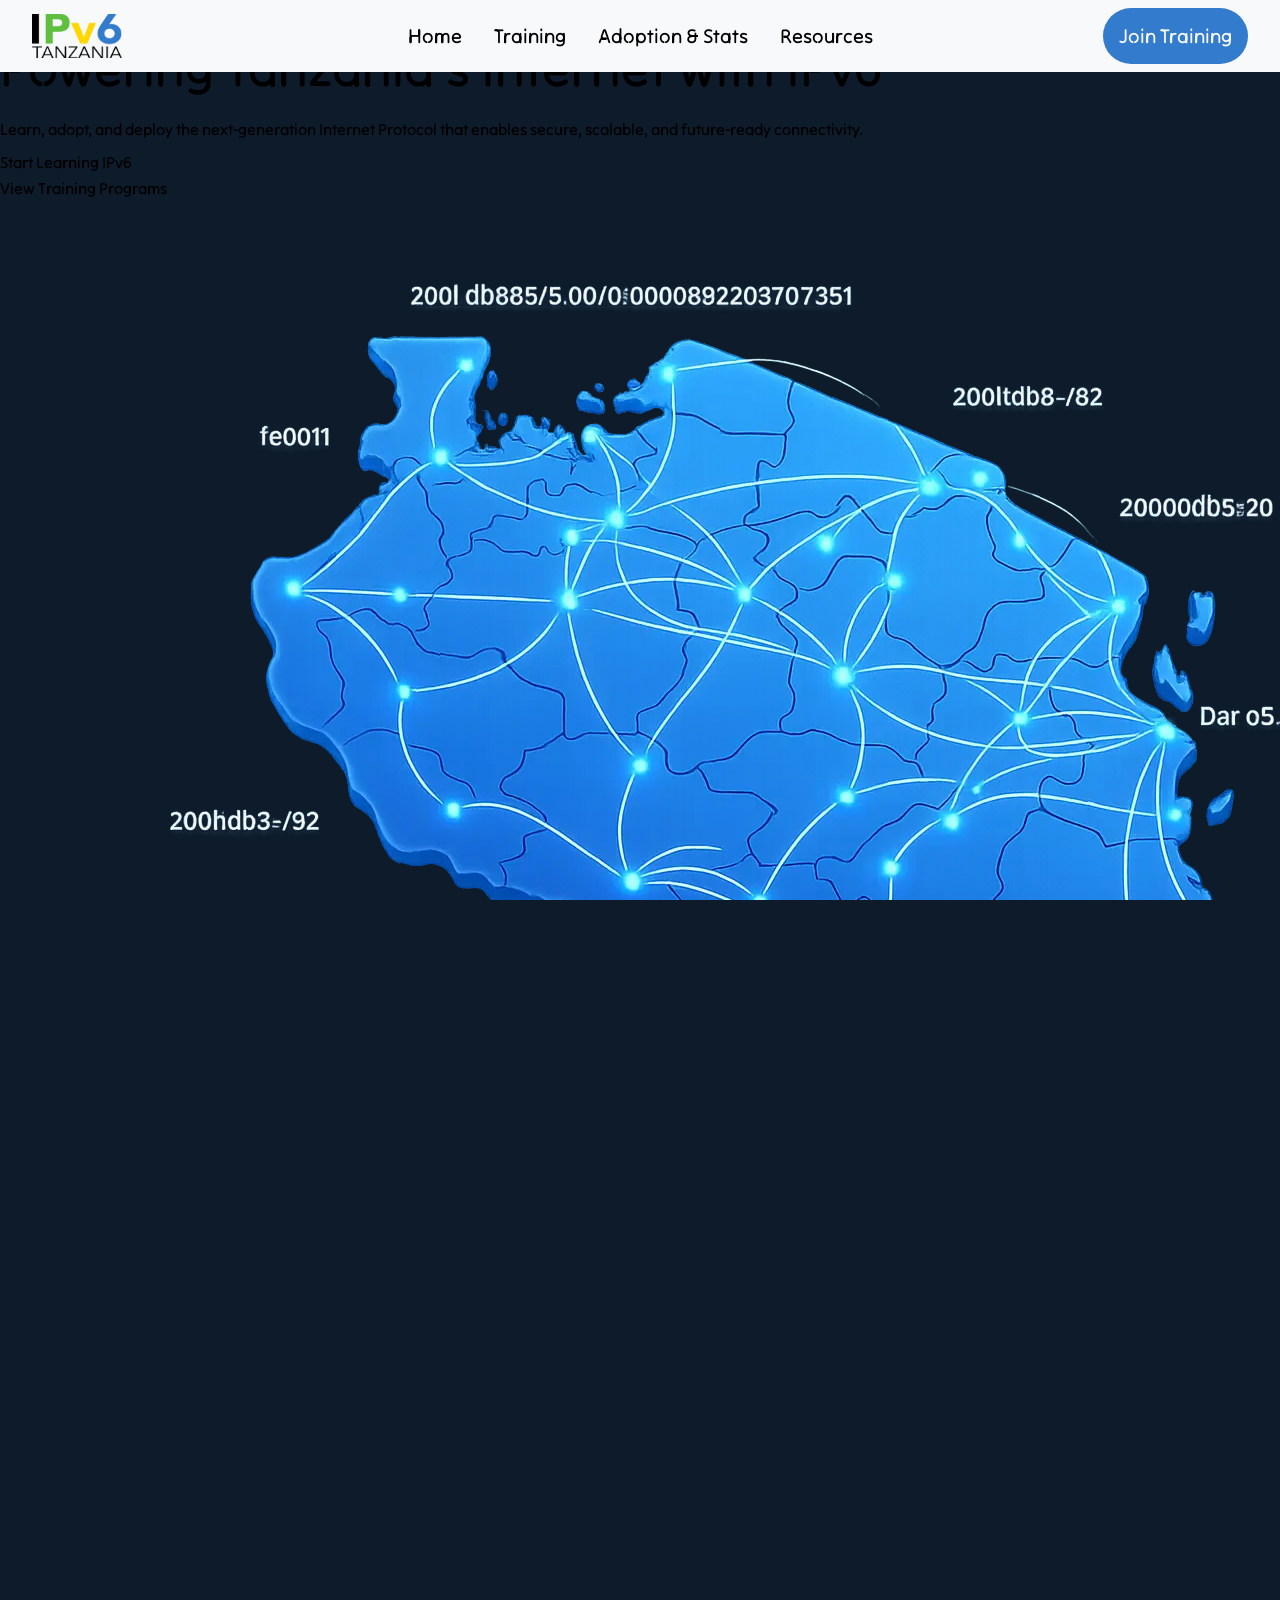
==== resources/index.html @ cad61134 "feat: Implement responsive navbar and footer components - Added navbar component with mobile toggle " ====
<!DOCTYPE html>
<html lang="en">

<head>
  <meta charset="UTF-8">
  <meta name="viewport" content="width=device-width, initial-scale=1.0">
  <meta name="description"    content="IPv6 Resources and Information">
  <title>IPv6 Resources</title>

  <link rel="preconnect" href="https://fonts.googleapis.com">
  <link rel="preconnect" href="https://fonts.gstatic.com" crossorigin>
  <link href="https://fonts.googleapis.com/css2?family=Tilt+Neon&display=swap" rel="stylesheet">
  <link rel="stylesheet" href="https://cdnjs.cloudflare.com/ajax/libs/font-awesome/6.5.0/css/all.min.css" />
  <!-- favicons for all  platforms -->
  <link rel="icon" type="image/png" href="public/favicon/favicon-96x96.png" sizes="96x96" />
  <link rel="icon" type="image/svg+xml" href="public/favicon/favicon.svg" />
  <link rel="shortcut icon" href="public/favicon/favicon.ico" />
  <link rel="apple-touch-icon" sizes="180x180" href="public/favicon/apple-touch-icon.png" />
  <meta name="apple-mobile-web-app-title" content="MyWebSite" />
  <link rel="manifest" href="/favicon/site.webmanifest" />

  <link rel="stylesheet" href="/src/css/base.css">
  <link rel="stylesheet" href="/src/css/navbar.css">
  <link rel="stylesheet" href="/src/css/footer.css">
  <link rel="stylesheet" href="/src/css/subhero.css">

</head>

<body>
  <div id="navbar-container"></div>
  <main>
    <section class="sub-hero-section fade-in-hero" style="animation-delay:0.5s;">
      <div class="container">
        <div class="sub-hero-grid">

          <!-- Left Side: Text -->
          <div class="sub-hero-text">
            <h2> <span class="highlight"> Innovative Software Services for a Digital Africa </span> </h2>
            <p>
              Subcode Africa delivers end-to-end technology services and tailored digital
              solutions that empower businesses across Africa. We combine innovation,
              reliability, and technical excellence to drive digital transformation.
            </p>

            <div class="action-buttons">
              <a href="#contact" class="btn btn-white">Let's Talk</a>
              <a href="#projects" class="btn btn-gold">View Projects</a>
            </div>
          </div>

          <!-- Right Side: Just The Image -->
          <div class="sub-hero-image">
            <!-- Put your Brain/Ring graphic here -->
            <img src="/src/assets/tech/hero2.svg" alt="Digital Innovation">
          </div>

        </div>
      </div>
    </section>

    <!-- contact us card  -->
     
   


  </main>
  <div id="footer-container"></div>
  <script type="module" src="/src/main.js"></script>

</body>

</html>
---- src/css/base.css ----
@import url('https://fonts.googleapis.com/css2?family=Inter:wght@400;500;600;700&display=swap');

:root {
  --primary-color: #0D1B2A;
  --primary:#337BCC33;

  --secondary-color:#337BCC;
  --accent:#FFD700;
  --accent-100:#5EBF40;
  --text-color:#F8F9FA;
  --bg-color:#0D1B2A;
  
  --border: #e2e8f0;
  --shadow-sm: 0 1px 2px rgba(0, 0, 0, 0.05);
  --shadow-md: 0 4px 6px rgba(0, 0, 0, 0.1);
  --shadow-lg: 0 10px 25px rgba(0, 0, 0, 0.1);
  --transition: all 0.3s ease;
  --font-sans: 'neon';
  --font-mono: 'Monaco', 'Courier New', monospace;
  --radius: 8px;
  --h1-large:60px;
  --h1:52px;
  --h1-small:42px;
  --h2:32px;
  --h2-small:28px;
  --h3:24px;
  --h3-small:20px;
  --p1:20px;
  --p1-small:18px;
  --p2:16px;
  --p3:14px;
  --p4:12px;



}

  /* Fade-in animation for hero */
  .fade-in-hero {
    opacity: 0;
    animation: fadeInHero 1.2s ease-out forwards;
  }

  @keyframes fadeInHero {
    from {
      opacity: 0;
    }
    to {
      opacity: 1;
    }
  }

  /* Slide-up and fade-in for components */
  .slide-up-fade-in {
    opacity: 0;
    transform: translateY(40px);
    animation: slideUpFadeIn 1s cubic-bezier(0.23, 1, 0.32, 1) forwards;
  }

  /* Animation delays for lazy loading effect */
  .navbar.slide-up-fade-in {
    animation-delay: 0s; /* Navbar appears instantly */
  }
  .fade-in-hero {
    animation-delay: 0.5s; /* Hero animates after navbar */
  }
  .footer.slide-up-fade-in {
    animation-delay: 1.5s; /* Footer animates last */
  }
  /* Staggered delays for main content components only (not navbar/footer) */
  .main-content .slide-up-fade-in,
  .main-content .card.slide-up-fade-in,
  .main-content .service-card.slide-up-fade-in {
    animation-delay: 1s; /* Main content animates after hero */
  }
  /* Add more selectors and delays as needed for other main content components */

  @keyframes slideUpFadeIn {
    from {
      opacity: 0;
      transform: translateY(40px);
    }
    to {
      opacity: 1;
      transform: translateY(0);
    }
  }

* {
  margin: 0;
  padding: 0;
  box-sizing: border-box;
  /* WebKit alias for font smoothing */
  -webkit-font-smoothing: antialiased;
}

html, body {
  height: 100%;
  font-family: "Tilt Neon", sans-serif;
  width: 100%;
  line-height: 1.6;
  color: var(--text);
  background-color: var(--primary-color);
  overflow-x: hidden;
  
}

body {
  display: flex;
  flex-direction: column;
  transform-origin: top center;
}


h1, h2, h3, h4, h5, h6 {
  font-weight: 600;
  margin-bottom: 0.5rem;
}

h1 { font-size: var(--h1); }
h2 { font-size: var(--h2); }
h3 { font-size: var(--h2-small); }

p {
  margin-bottom: 0.5rem;
  color: var(--gray-700);
  font-size: var(--p2);
}

a {
  color: var(--text-primary);
  text-decoration: none;
  transition: color 0.3s ease;
}
li {
  list-style: none;
}


button {
  cursor: pointer;
  border: none;
  border-radius: 4px;
  font-size: 1rem;
  padding: 0.75rem 1.5rem;
  transition: all 0.3s ease;
  font-family: inherit;
}

button:hover {
  transform: translateY(-2px);
  box-shadow: 0 4px 8px rgba(0, 0, 0, 0.15);
}

button:active {
  transform: translateY(0);
}

.btn {
  display: inline-block;
  padding: 0.75rem 1.5rem;
  border-radius: 4px;
  font-weight: 500;
  transition: all 0.3s ease;
}

.btn-primary {
  background-color: var(--primary-color);
  color: var(--white);
}

.btn-primary:hover {
  background-color: #0056b3;
}

.btn-secondary {
  background-color: var(--secondary-color);
  color: var(--white);
}

.btn-secondary:hover {
  background-color: #5a6268;
}
@media (min-width: 1920px) {
  body {
    zoom: 1.35;
    width: 100%;
  }
}

@media (min-width: 2560px) {
  body {
    zoom: 1.9;
    width: 100%;
  }
}

@media (min-width: 2865px) {
  body {
    zoom: 2;
    width: 100%;
  }
}

@media (min-width: 3700px) {
  body {
    zoom: 2.5;
    width: 100%;
  }
}

@media (max-width: 1024px) {
  body {
    zoom: 0.98;
    width: 100%;
    margin: auto;
    padding: 0;
  }
}
---- src/css/navbar.css ----
/* navbar.css - Navbar specific styles
   Clean, responsive navbar with centered mobile menu and accent border */

.navbar {
  background-color: var(--text-color);
  position: fixed;
  top: 0;
  left: 0;
  right: 0;
  z-index: 100;

}

.navbar-container {
  max-width: 1440px;
  margin: 0 auto;
  padding: 0 3rem;
  display: flex;
  justify-content: space-between;
  align-items: center;
  height: 8vh;
  position: relative;

}

.navbar-logo {
  position: absolute;
  left: 2rem;

  height: auto;
  margin: 0;
  flex-shrink: 0;
}

.navbar-logo img {
  display: block;
  height: auto;
    width: 100%;
  max-width: 100px;
}

.navbar-nav {
  display: flex;
  list-style: none;
  gap: 2rem;
  align-items: center;
  justify-content: center;
  flex: 1;
  margin: 0;
  padding: 0;
}
.navbar-nav li a{
   font-size: var(--p1);
  margin: 0;
}

.navbar-link {
  color: var(--text);
  text-decoration: none;
  font-weight: 500;
  transition: var(--transition);
  position: relative;
}

.navbar-link:hover {
  color: var(--primary-color);
}

.navbar-link.active {
  color: var(--primary-color);
}

.navbar-link.active::after {
  content: '';
  position: absolute;
  bottom: -8px;
  left: 0;
  width: 100%;
  height: 2px;
  background-color: var(--primary-color);
}

.navbar-btn-desktop {
  position: absolute;
  right: 2rem;
}

.navbar-btn {
  background-color: var(--secondary-color);
  color: var(--text-color);
  border: none;
  border-radius: 30px;
  cursor: pointer;
  font-weight: 400;
  font-size: var(--p1);
  transition: var(--transition);
  padding: 0.75rem 1rem;
  text-decoration: none;
  display: inline-block;
  white-space: nowrap;
}

.navbar-btn:hover {
  transform: translateY(-2px);
  box-shadow: 0 4px 8px rgba(0, 0, 0, 0.15);
}

.navbar-toggle {
  display: none;
  background: var(--primary-color);
  border: none;
  padding: 0.25rem;
  cursor: pointer;
  position: absolute;
  right: 1rem;
  z-index: 10;
}

.navbar-toggle img {
  width: 36px;
  height: 32px;
  display: block;
}

/* Mobile menu - centered and narrower than viewport */
.navbar-mobile-menu {
  display: none;
  position: absolute;
  top: calc(70px + 8px);
  left: 50%;
  transform: translateX(-50%);
  background: var(--text);
  padding: 0.75rem;

  /* RESPONSIVE WIDTH FIX */
  width: 90vw;               /* Take 90% of screen on phones/tablets */
  max-width: 420px;          /* But don’t exceed 420px on bigger screens */
  min-width: 280px;          /* Ensure good layout on very small phones */

  border-radius: 10px;
  box-shadow: 0 8px 20px rgba(32, 41, 52, 0.08);
}


.navbar-mobile-menu[data-visible="true"] {
  display: block;
}

.navbar-mobile-nav {
  list-style: none;
  padding: 0;
  margin: 0;
  display: flex;
  flex-direction: column;
  gap: 0.5rem;
}

.navbar-mobile-nav li {
  padding: 0.5rem 0;
}

.navbar-mobile-nav .navbar-link {
  color: var(--text);
  display: block;
  width: 100%;
}

.navbar-mobile-nav .navbar-btn {
  display: block;
  width: 50%;
  text-align: center;
  margin-top: 0.5rem;
}

/* Responsive behavior */
@media (max-width: 800px) {
  .navbar-container {
    padding: 12px 1rem;
  }

  .navbar-logo {
    left: 1rem;
  }

  .navbar-logo img {
    height: auto;
    width: 100%;
    max-width: 90px;
  }

  .navbar-nav {
    display: none;
  }

  .navbar-btn-desktop {
    display: inline-block;
    position: absolute;
    right: 4.5rem;
    font-size: 0.9rem;
    padding: 0.6rem 0.9rem;
  }

  .navbar-mobile-menu .navbar-link:hover {
    color: var(--primary);
  }

  .navbar-toggle {
    display: block;
  }
}
---- src/css/footer.css ----
/* =========================================
   1. BASE & VARIABLES
   ========================================= */
@import url('https://fonts.googleapis.com/css2?family=Poppins:wght@300;400;600&display=swap');

/* =========================================
   2. UNIFIED LAYOUT (All Screen Sizes)
   ========================================= */

.footer {
    background-color: var(--secondary-color);
    color: var(--text-color);
    padding: 50px 20px 20px;
    height: auto;
    width: 100%;
}

.footer-container {
    max-width: 1440px;
    margin: 0 auto;
    padding: 0 2rem;  
}

/* --- Main Layout Wrapper --- */
.footer-content {
    display: flex;
    flex-direction: row;
    gap: 40px;
    align-items: center;
    justify-content: space-between;
}

/* --- COLUMN 1: LEFT (Brand & Map) --- */
.brand-section {
    width: 30%;
    position: relative;
}

.footer-logo img {
    width: auto;
    max-width: 100%;
    height: auto;
    display: block;
    margin-bottom: 20px;
}


/* --- INFO WRAPPER (Holds Middle & Right) --- */
.info-section {
    width: 100%;
    display: grid;
    grid-template-columns: 1fr 0.6fr;
    gap: 10px;
}

.links{
    display: grid;
    grid-template-columns: 1fr 1fr;
}
/* --- COLUMN 2: MIDDLE (Quick Links) --- */

.info-header{
    display: flex;
    padding-left: 3rem;
    width: 100%;
    justify-content: start;
}
.info-header h3 {
    font-size: 18px;
    font-weight: 600;
}
.links-header h3, .contact-header h3 {
    font-size: 18px;
    font-weight: 600;
    margin-bottom: 15px;
}
.industry-row,.contact-row {
    display: flex;
flex-direction: column;
align-items: flex-start;
padding-left: 4rem;
}
.industry-row ul {
    display: flex;
    flex-direction: column;
    margin-bottom: 0;
    gap: 10px;
}
.industry-row a:hover {
    border-bottom: 2px solid var(--accent);
    text-decoration-color: var(--accent);
    opacity: 1;

}

.nav-row {
    display: flex;
    flex-direction: column;
    align-items: center;

}

.nav-links {
    list-style: none;
    display: flex;
    flex-direction: column;
    gap: 10px;
    padding: 0;
    margin: 0;
    margin-bottom: 20px;

}


.nav-links li {
    margin-bottom: 0;
}
.brand-description{
    margin-top: 0;
    font-size: var(--p2);
}
.nav-links a , .industry-row a {
    text-decoration: none;
    font-size: var(--p2);
    opacity: 0.8;
}

.nav-links a:hover {
    border-bottom: 2px solid var(--accent);
    opacity: 1;
    text-decoration-color: var(--accent);
}
.contact-row .fas{
    margin-right: 10px;
}
.social-icons {
    margin-top: 0;
    display: flex;
    gap: 15px;
    padding: 10px 0;
}
 .mobile{
    display: none;  
}

.social-icons a {
    display: inline-block;
    transition: transform 0.3s ease;
    cursor: pointer;
}
.social-icons a:hover {
    transform: translateY(-3px);
}
.social-icons a img {
    width: 20px;
    height: 20px;
    filter: brightness(0) invert(1);
}

/* --- COLUMN 3: RIGHT (Contact Boxes) --- */
.contact-boxes {
    display: flex;
    flex-direction: column;
    align-items: flex-end;
    gap: 10px;
}

.info-box-container{
    display: flex;
    flex-direction: column;
    justify-content: end;
    gap: 10px;
    width: 90%;
}
.info-box {
    flex: 1;
    border: 1px solid var(--border);
    border-radius: 16px;
    padding: 10px;
    display: flex;
    flex-direction: row;
    justify-content: space-between;
    text-align: left;
    background: transparent;
}

.text-content h4 {
    font-size: var(--p2);
    font-weight: 600;
    margin: 0 0 4px;
}

.text-content .highlight {
    font-size: var(--p2);
    opacity: 0.8;
    display: block;
    line-height: 1;
}

.text-content .sub-text {
    font-size: var(--p2);
    opacity: 0.8;
    display: block;
}


.icon-circle {
    width: 45px;
    height: 45px;
    background: #fff;
    border-radius: 50%;
    display: flex;
    justify-content: center;
    align-items: center;
    margin-left: 15px;
    flex-shrink: 0;
}

.icon-circle img {
    width: 20px;
    height: 20px;
   filter: invert(38%) sepia(21%) saturate(742%) hue-rotate(98deg) brightness(89%) contrast(86%);

}

/* --- Copyright --- */
.copyright {
    margin-top: 30px;
    padding-top: 15px;
    border-top: 1px solid rgba(255,255,255,0.1);
    text-align: center;
}

.copyright p {
    font-size: var(--p2);
    opacity: 0.6;
}

/* =========================================
   3. RESPONSIVE ADJUSTMENTS (Small Screens)
   ========================================= */
@media (max-width: 768px) {
    .footer {
        padding: 30px 15px 20px;
    }
    .footer-container {
        padding: 0;
    }
    .info-box {
        padding: 0;
    }
    
    .footer-content {
        flex-direction: column;
        gap: 0;
    }
    .social-icons{
        display: none;
    }
    
    .quick-links-header h3{
        text-align: center;

    }
    
    .info-section {
        width: 100%;
        display: flex;
        gap: 30px;
    }
    .info-section .links{
        gap:20px ;
    }
    
     /* Adjustments for Brand & Map */
    .info-box{
        border: none;
    }
    .info-box-container{
        width: 100%;
        gap: 0;
    }
 
    .brand-section{
        display: flex;
        flex-direction: column;
        width: 100%;

    }
    .map-container{
        display: none;
    }
    
    .nav-links {
        flex-wrap: wrap;
        gap: 10px;
    }
    .industry-row{
        padding: 0;

    }

    .nav-links a,.industry-row a{
        font-size: var(--p3);
    }
    
    .links-header h3,.info-header h3{
        font-size: var(--p3);
    }
    .info-header{
        padding: 0;
        
    }

    .nav-row {
        flex-direction: column;
        gap: 0;
    }
    
    .contact-boxes {
        flex-direction: column;
        width: 45%;
    }
    
    .icon-circle {
       display: none;
    }
    .text-content h4 {
        font-size: var(--p3);
    }
    .text-content.sub-text{
        font-size: var(--p3);
    }
    .text-content .sub-text{
        font-size: var(--p3);
    }
  
    .text-content .highlight{
        font-size: var(--p3);
    }
    .social-icons.mobile {
        display: flex;
        justify-content: center;
    }
       
        .footer-logo img {
            width: 100px;
           height: auto;
            object-fit: contain;
          }
          .brand-description p{
        padding-bottom: 20px;
        font-size: var(--p3);
          }
        .copyright p{
            font-size: var(--p3);
        }
    .quick-links-header {
    padding-right: 12px;
}
}
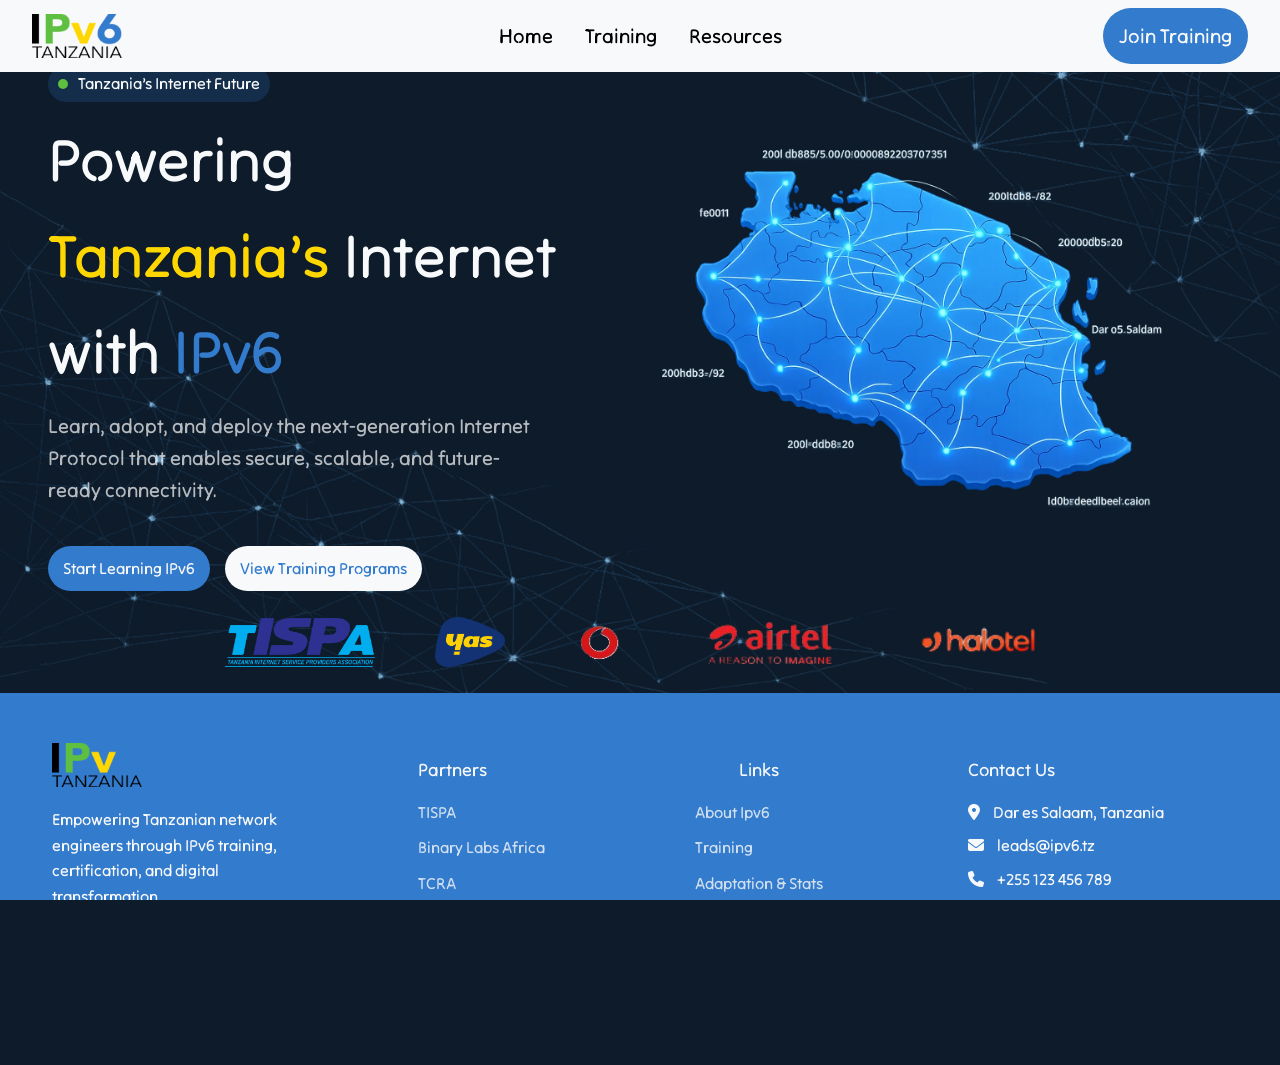
==== commit 5d88d6fd: "feat: Update hero section and navbar links for improved navigation and content presentation" ====
--- a/resources/index.html
+++ b/resources/index.html
@@ -22,40 +22,47 @@
   <link rel="stylesheet" href="/src/css/base.css">
   <link rel="stylesheet" href="/src/css/navbar.css">
   <link rel="stylesheet" href="/src/css/footer.css">
-  <link rel="stylesheet" href="/src/css/subhero.css">
+  <link rel="stylesheet" href="/src/css/hero.css">
 
 </head>
 
 <body>
   <div id="navbar-container"></div>
   <main>
-    <section class="sub-hero-section fade-in-hero" style="animation-delay:0.5s;">
-      <div class="container">
-        <div class="sub-hero-grid">
+    <section class="hero fade-in-hero" id="hero">
+        <div class="container">
+            
+            <div class="hero-main">
+                <!-- LEFT COLUMN: Content -->
+                <div class="hero-content">
+                    <h1> IPv6 Resources & <br> Learning Hub</span> </h1>
+                    
+                    <p class="hero-desc">
+                       Access comprehensive documentation, deployment guides, and professional tools, to accelerate IPv6 adoption across Tanzania
+                    </p>
 
-          <!-- Left Side: Text -->
-          <div class="sub-hero-text">
-            <h2> <span class="highlight"> Innovative Software Services for a Digital Africa </span> </h2>
-            <p>
-              Subcode Africa delivers end-to-end technology services and tailored digital
-              solutions that empower businesses across Africa. We combine innovation,
-              reliability, and technical excellence to drive digital transformation.
-            </p>
+                    <!-- Service Pills -->
+                    <div class="hero-btns">
+                        <div class="btn1">
+                             <a href="#">Start Learning IPv6</a>
+                        </div>
+                        <div class="btn2">
+                         <a href="#">View Training Programs</a>
+                        </div>
+                       
+                    </div>
+                </div>
 
-            <div class="action-buttons">
-              <a href="#contact" class="btn btn-white">Let's Talk</a>
-              <a href="#projects" class="btn btn-gold">View Projects</a>
+                <!-- RIGHT COLUMN: Visuals -->
+                <div class="hero-visual">
+                    <img src="/public/hero/hero3.png" alt="Hero Image">
+                </div>
             </div>
-          </div>
+           
 
-          <!-- Right Side: Just The Image -->
-          <div class="sub-hero-image">
-            <!-- Put your Brain/Ring graphic here -->
-            <img src="/src/assets/tech/hero2.svg" alt="Digital Innovation">
-          </div>
+         
 
         </div>
-      </div>
     </section>
 
     <!-- contact us card  -->
--- a/src/css/hero.css
+++ b/src/css/hero.css
@@ -0,0 +1,282 @@
+.mobile-marquee-dup{
+    display: none;
+}
+.hero, #hero {
+    position: relative;
+    color: var(--text-white);
+    background-image: url('/public/hero/hero-bg.png');
+    background-size: cover;
+    background-position: center;
+    overflow: hidden;
+    margin-top: 0; /* flush with navbar; spacing is handled by navbar height */
+    padding-top: 2vh;
+}
+
+.hero .container {
+    max-width: 1440px;
+    margin: 0 auto;
+    padding: 3rem 3rem 0 3rem;
+}
+
+.hero-main {
+
+    display: grid;
+    grid-template-columns: 0.8fr 1fr; /* Desktop: Side by side */
+    gap: 30px;
+    align-items: center;
+}
+.sub-hero-main {
+    display: grid;
+    grid-template-columns: 1fr 1fr; /* Mobile: Stack vertically */
+    gap: 30px;
+    align-items: center;
+}
+
+/* --- LEFT COLUMN: TEXT --- */
+.hero-content h1 {
+    font-size: var(--h1-large);
+    color: var(--text-color);
+    line-height: 1.6;
+    font-weight: 700;
+    margin-bottom: 10px;
+}
+
+/* The Gold/Cream Gradient Text Effect */
+.text-gradient {
+    background: var(--accent);
+    -webkit-background-clip: text;
+    -webkit-text-fill-color: transparent;
+}
+.text-gradient2 {
+    background: var(--secondary-color);
+    -webkit-background-clip: text;
+    -webkit-text-fill-color: transparent;
+}
+
+.hero-desc {
+    font-size:var(--p1) ;
+    color: #FFFFFFB2;
+    margin-bottom: 40px;
+    max-width: 500px;
+    line-height: 1.6;
+}
+
+/* Pills / Chips */
+.hero-btns {
+    display: flex;
+    flex-direction: row;
+    flex-wrap: nowrap;
+    gap: 15px;
+}
+
+.btn1 {
+    background-color:var(--secondary-color); /* Light gold bg */
+    color:var(--text-color);
+    width: fit-content;
+    padding: 10px 15px;
+    border-radius: 30px;
+    display: flex;
+    align-items: center;
+    justify-content: center;
+    /* box-shadow: 0 4px 5px rgba(251, 191, 36, 0.3); */
+    transition: transform 0.3s;
+}
+.btn2 {
+    background-color: var(--text-color); /* Cream bg */
+    color: var(--secondary-color);
+    padding: 10px 15px;
+        width: fit-content;
+    border-radius: 30px;
+    display: flex;
+    align-items: center;
+    justify-content: center;
+    /* box-shadow: 0 4px 5px rgba(255, 255, 255, 0.3); */
+    transition: transform 0.3s;
+}
+
+.btn:hover,.btn2:hover { transform: translateY(-3px); }
+.btn a, .btn2 a { font-size: var(--p2); font-weight: 500; }
+
+/* --- RIGHT COLUMN: COMPLEX VISUAL --- */
+.hero-visual {
+    position: relative;
+    display: flex;
+    justify-content: center;
+    align-items: center;
+  
+}
+  .hero-visual img{
+          max-width: 730px;
+    max-height: 490px;
+        width: 100%;
+        height: 100%;
+
+    }
+    .hero-subtitle{
+        display: flex;
+        align-items: center;
+        background-color: var(--primary);
+        width:fit-content;
+        padding: 5px 10px ;
+        border-radius: 30px;
+        gap: 10px;
+        font-size: var(--p2);
+        color: var(--text-color);
+        margin-bottom: 10px;
+    }
+    .hero-subtitle .point{
+        width: 10px;
+        height: 10px;
+        background-color: var(--accent-100);
+        border-radius: 50%;
+    }
+
+/* =========================================
+   4. TRUSTED BY MARQUEE
+   ========================================= */
+.trusted-section {
+    display: flex;
+    align-items: center;
+    justify-content: center;
+    gap: 60px;
+    position: relative;
+    z-index: 3;
+    margin: 1rem 0; /* Center horizontally */
+}
+.trusted-logo-tispa,  .trusted-logo-airtel, .trusted-logo-halotel {
+max-width: 150px;  
+max-height: 70px;
+width: 100%;
+height: 100%;
+}
+.trusted-logo-yas, .trusted-logo-voda {
+    max-width: 70px;
+    max-height: 50px;
+    width: 100%;
+    height: 100%;
+}
+
+
+.trusted-label h3 {
+    color: #1A202C;
+    font-size: var(--h2);
+    font-weight: 700;
+    white-space: nowrap;
+    margin:0 20px;
+}
+
+.marquee-wrapper {
+    background:#DCDCDC;
+    flex: 1; /* Take remaining space */
+    overflow: hidden;
+    padding: 10px ;
+    display: flex;
+    justify-content: center;
+    border-radius: 0 50px 50px 0 ; /* Rounded top corners only */
+    /* Mask fade effect on edges */
+}
+
+.marquee-track {
+    display: flex;
+    gap: 100px;
+    width: max-content;
+    align-items: center;
+    min-width: 100%;
+    flex-shrink: 0;
+    /* Infinite Scroll Animation */
+    /* animation: scroll 9s linear infinite; */
+}
+@media (max-width: 1080px) and (min-width:993px) {
+    .marquee-track {
+        gap: 40px;
+    }
+}
+
+/* =========================================
+   5. RESPONSIVE STYLES
+   ========================================= */
+@media (max-width: 768px) {
+    .hero {
+        margin-top: 0;
+    }
+    .mobile-marquee-dup{
+        display: flex !important;
+    }
+    .hero .container{
+        margin: 0;
+        padding: 3rem 1rem 0 1rem;
+    }
+    .hero-main {
+        display: flex;
+        flex-direction: column;
+        text-align: center;
+        padding-top: 2rem;
+    }
+  .sub-hero-main {
+        display: flex;
+        flex-direction: column;
+        text-align: center;
+        padding-top: 2rem;
+    }
+
+    .hero-content h1 { 
+        font-size: var(--h2-small);
+     text-align: left; }
+    .hero-desc {
+        font-size: var(--p1-small);
+        margin: 0;
+     text-align: left; }
+
+    .hero-btns {
+        margin-top: 1rem;
+        display: flex;
+        flex-direction: row;
+        
+         
+    }
+
+    .hero-visual {
+      width: 100%; 
+                    }   
+    .hero-visual img{
+        width: 100%;
+        height: auto;
+
+    }
+    .btn a, .btn2 a {
+        font-size: var(--p4);
+        padding:12px;
+    }
+   
+
+    .trusted-section {
+        flex-direction:row ;
+        align-items: center;
+        justify-content: flex-start;
+        width: 100%;
+        gap: 0;
+    }
+.trusted-section{
+    gap: 10px;
+}
+.trusted-logo-airtel, .trusted-logo-halotel  {
+    max-width: 90px;
+    max-height: 50px;
+    width: 100%;
+    height: 100%;
+}
+.trusted-logo-tispa{
+max-width: 80px;
+max-height: 50px;
+width: 100%;
+height: 100%;
+}
+
+.trusted-logo-voda, .trusted-logo-yas {
+    max-width: 50px;
+    max-height: 40px;
+    width: 100%;
+    height: 100%;   
+}
+
+}
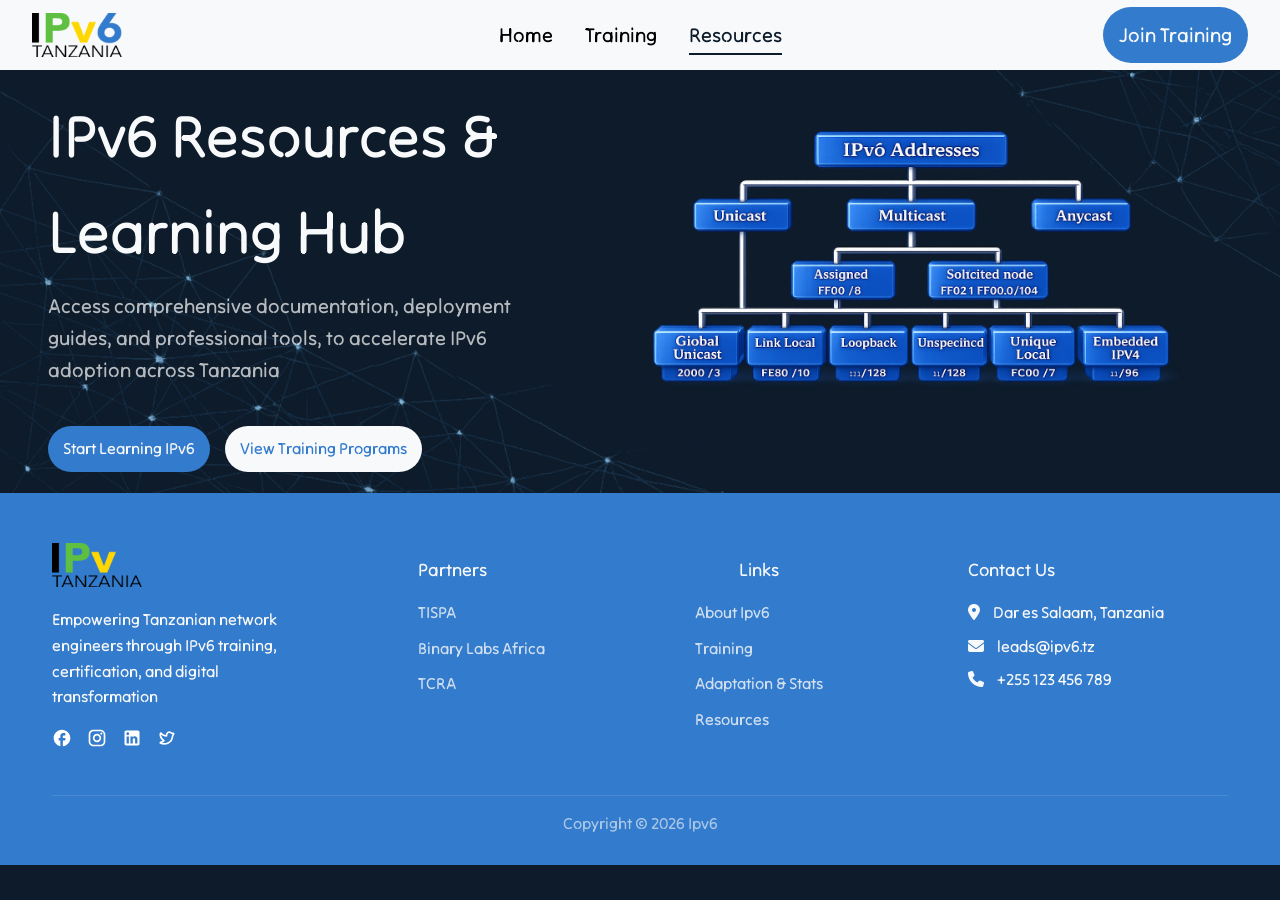
==== commit c94836d4: "feat: Add home page services section with training courses and packages - Updated index.html to incl" ====
--- a/resources/index.html
+++ b/resources/index.html
@@ -12,12 +12,12 @@
   <link href="https://fonts.googleapis.com/css2?family=Tilt+Neon&display=swap" rel="stylesheet">
   <link rel="stylesheet" href="https://cdnjs.cloudflare.com/ajax/libs/font-awesome/6.5.0/css/all.min.css" />
   <!-- favicons for all  platforms -->
-  <link rel="icon" type="image/png" href="public/favicon/favicon-96x96.png" sizes="96x96" />
-  <link rel="icon" type="image/svg+xml" href="public/favicon/favicon.svg" />
-  <link rel="shortcut icon" href="public/favicon/favicon.ico" />
-  <link rel="apple-touch-icon" sizes="180x180" href="public/favicon/apple-touch-icon.png" />
+  <link rel="icon" type="image/png" href="/public/favicon/favicon-96x96.png" sizes="96x96" />
+  <link rel="icon" type="image/svg+xml" href="/public/favicon/favicon.svg" />
+  <link rel="shortcut icon" href="/public/favicon/favicon.ico" />
+  <link rel="apple-touch-icon" sizes="180x180" href="/public/favicon/apple-touch-icon.png" />
   <meta name="apple-mobile-web-app-title" content="MyWebSite" />
-  <link rel="manifest" href="/favicon/site.webmanifest" />
+  <link rel="manifest" href="/public/favicon/site.webmanifest" />
 
   <link rel="stylesheet" href="/src/css/base.css">
   <link rel="stylesheet" href="/src/css/navbar.css">
--- a/src/css/navbar.css
+++ b/src/css/navbar.css
@@ -18,7 +18,7 @@
   display: flex;
   justify-content: space-between;
   align-items: center;
-  height: 8vh;
+  height: 70px;
   position: relative;
 
 }
@@ -129,12 +129,12 @@
   top: calc(70px + 8px);
   left: 50%;
   transform: translateX(-50%);
-  background: var(--text);
+  background: var(--text-color);
   padding: 0.75rem;
 
   /* RESPONSIVE WIDTH FIX */
   width: 90vw;               /* Take 90% of screen on phones/tablets */
-  max-width: 420px;          /* But don’t exceed 420px on bigger screens */
+  max-width: 100vw;          /* But don’t exceed 420px on bigger screens */
   min-width: 280px;          /* Ensure good layout on very small phones */
 
   border-radius: 10px;
--- a/src/css/footer.css
+++ b/src/css/footer.css
@@ -74,7 +74,7 @@
     font-weight: 600;
     margin-bottom: 15px;
 }
-.industry-row,.contact-row {
+.industry-row, .contact-row {
     display: flex;
 flex-direction: column;
 align-items: flex-start;
@@ -299,6 +299,9 @@
         padding: 0;
 
     }
+    .contact-row{
+        padding: 0;
+    }   
 
     .nav-links a,.industry-row a{
         font-size: var(--p3);
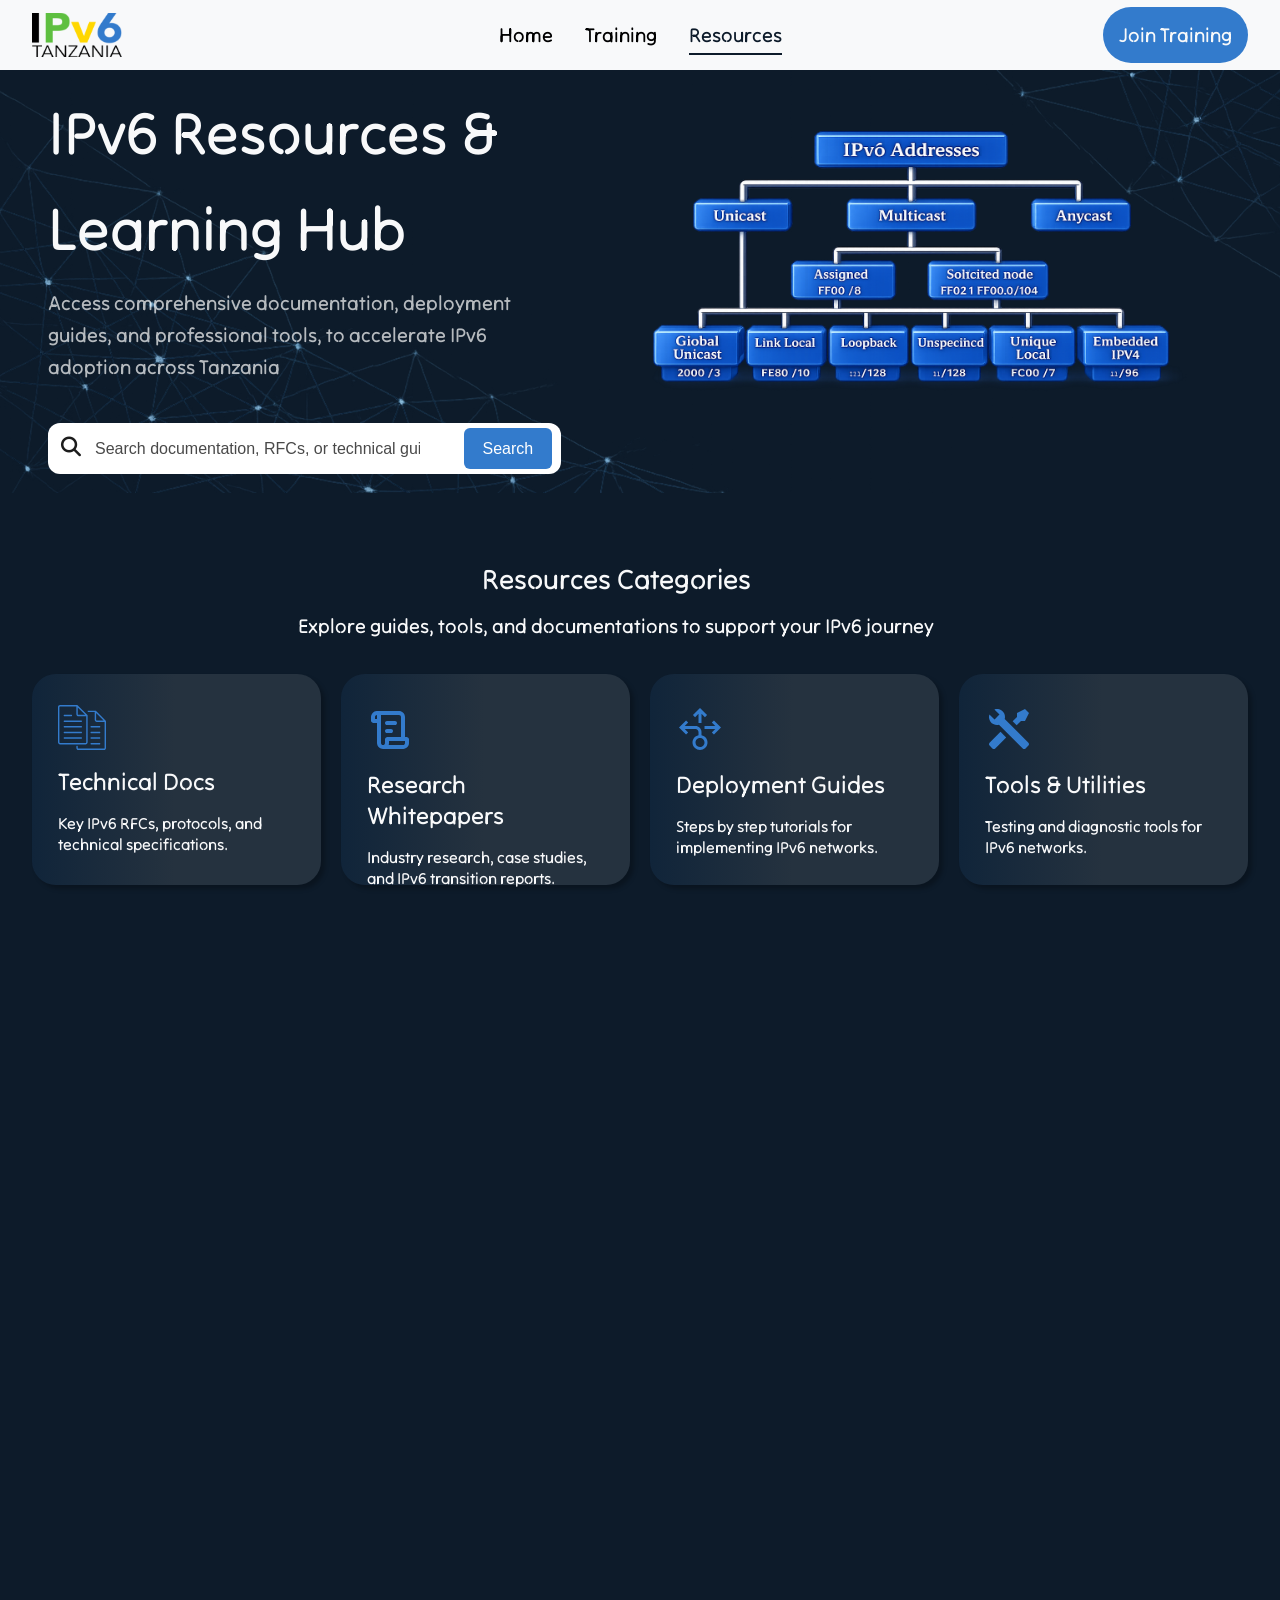
==== commit ee0fb3ea: "Add search bar component, resources page functionality, and new SVG icons - Implemented a search bar" ====
--- a/resources/index.html
+++ b/resources/index.html
@@ -23,6 +23,10 @@
   <link rel="stylesheet" href="/src/css/navbar.css">
   <link rel="stylesheet" href="/src/css/footer.css">
   <link rel="stylesheet" href="/src/css/hero.css">
+  <link rel="stylesheet" href="/src/css/training.css">
+  <link rel="stylesheet" href="/src/css/home.css">
+  <link rel="stylesheet" href="/src/css/resources.css">
+
 
 </head>
 
@@ -41,17 +45,19 @@
                        Access comprehensive documentation, deployment guides, and professional tools, to accelerate IPv6 adoption across Tanzania
                     </p>
 
-                    <!-- Service Pills -->
-                    <div class="hero-btns">
-                        <div class="btn1">
-                             <a href="#">Start Learning IPv6</a>
+                    <!-- Search Bar -->
+                    <div class="search-bar">
+                        <div class="search-bar-input-wrapper">
+                            <i class="fas fa-search"></i>
+                            <input type="text" class="search-bar-input" placeholder="Search documentation, RFCs, or technical guides...">
                         </div>
-                        <div class="btn2">
-                         <a href="#">View Training Programs</a>
-                        </div>
+                        <button class="search-bar-btn">Search</button>
+                    </div>
                        
                     </div>
-                </div>
+
+                   
+               
 
                 <!-- RIGHT COLUMN: Visuals -->
                 <div class="hero-visual">
@@ -64,8 +70,164 @@
 
         </div>
     </section>
-
-    <!-- contact us card  -->
+     <section class="why-us-section fade-in-hero" id="why-us">
+        <div class="why-us-container">
+          <div class="header">
+            <h2>Resources Categories</h2>
+            <p>Explore guides, tools, and documentations to support your IPv6 journey</p>
+          </div>
+          <div class="why-us-content">
+            <div class="why-us-card">
+              <div class="why-us-card-icon">
+                <img src="/public/assets/icons/documents.svg" alt="Future Internet Icon" class="future-icon">
+              </div>
+              <h3>Technical Docs</h3>
+              <p>Key IPv6 RFCs, protocols, and technical specifications.</p>
+            </div>
+            <div class="why-us-card">
+              <div class="why-us-card-icon bordered">
+                <img src="/public/assets/icons/paper-line.svg" alt="Performance Icon" class="performance-icon">
+              </div>
+              <h3>Research Whitepapers</h3>
+              <p>Industry research, case studies, and IPv6 transition reports.</p>
+            </div>
+            <div class="why-us-card">
+              <div class="why-us-card-icon">
+                <img src="/public/assets/icons/policy.svg" alt="Security Icon" class="security-icon">
+              </div>
+              <h3>Deployment  Guides</h3>
+              <p>Steps by step tutorials for implementing IPv6 networks.</p>
+            </div>
+            <div class="why-us-card">
+              <div class="why-us-card-icon">
+                <img src="/public/assets/icons/tools.svg" alt="Connectivity Icon" class="connectivity-icon">
+              </div>
+              <h3>Tools & Utilities</h3>
+              <p>Testing and diagnostic tools for IPv6 networks.</p>
+            </div>
+          </div>
+          </div>
+    </section>
+    <!-- Downloadable Assets Section -->
+    <section class="downloadable-assets-section main-content">
+      <div class="downloadable-assets-container">
+        <div class="assets-header">
+          <h2>Downloadable Assets</h2>
+          <p>Practical templates and guides for your engineering team.</p>
+        </div>
+        <div class="assets-list">
+          <!-- Asset Row 1 -->
+          <div class="asset-card">
+            <div class="asset-icon">
+              <i class="fas fa-file-pdf"></i>
+            </div>
+            <div class="asset-info">
+              <h3>IPv6 Addressing Plan Template</h3>
+              <p>PDF . 1.2 MB . Updated Sept 2023</p>
+            </div>
+            <button class="asset-download-btn">
+              <i class="fas fa-download"></i>
+            </button>
+          </div>
+
+          <!-- Asset Row 2 -->
+          <div class="asset-card">
+            <div class="asset-icon">
+              <i class="fas fa-file-pdf"></i>
+            </div>
+            <div class="asset-info">
+              <h3>IPv6 Security Best Practices Guide</h3>
+              <p>PDF . 2.5 MB . Updated Oct 2024</p>
+            </div>
+            <button class="asset-download-btn">
+              <i class="fas fa-download"></i>
+            </button>
+          </div>
+
+          <!-- Asset Row 3 -->
+          <div class="asset-card">
+            <div class="asset-icon">
+              <i class="fas fa-file-excel"></i>
+            </div>
+            <div class="asset-info">
+              <h3>Equipment Compatibility Matrix</h3>
+              <p>XLSX . 1.2 MB . Updated Sept 2023</p>
+            </div>
+            <button class="asset-download-btn">
+              <i class="fas fa-download"></i>
+            </button>
+          </div>
+
+          <!-- Asset Row 4 -->
+          <div class="asset-card">
+            <div class="asset-icon">
+              <i class="fas fa-file-pdf"></i>
+            </div>
+            <div class="asset-info">
+              <h3>ISP Transition Roadmap v2.0</h3>
+              <p>PDF . 2.5 MB . Updated Oct 2024</p>
+            </div>
+            <button class="asset-download-btn">
+              <i class="fas fa-download"></i>
+            </button>
+          </div>
+        </div>
+      </div>
+    </section>
+    <!-- Community & Resources Section -->
+    <section class="community-resources-section main-content">
+      <div class="community-resources-container">
+        <!-- Left Column: Community -->
+        <div class="community-column">
+          <div class="community-content">
+            <h2>Global & Local Community</h2>
+            <p>Do not implement alone. Connect with global experts and local network operators to share experiences and solve technical challenges</p>
+            <div class="community-buttons">
+              <button class="btn-community btn-primary">
+                <i class="fas fa-users"></i>
+                <span>Join Slack Community</span>
+              </button>
+              <button class="btn-community btn-secondary">
+                <i class="fas fa-comments"></i>
+                <span>Technical Forum</span>
+              </button>
+            </div>
+          </div>
+        </div>
+
+        <!-- Right Column: Quick Resources Card -->
+        <div class="quick-resources-card">
+          <div class="resources-header">
+            <i class="fas fa-link"></i>
+            <h3>Quick Resources</h3>
+          </div>
+          <div class="resources-list">
+            <a href="#" class="resource-link">
+              <span>APNIC IPv6 Training Lab</span>
+              <i class="fas fa-external-link-alt"></i>
+            </a>
+            <div class="resource-divider"></div>
+            
+            <a href="#" class="resource-link">
+              <span>Google IPv6 Adoption Stats</span>
+              <i class="fas fa-external-link-alt"></i>
+            </a>
+            <div class="resource-divider"></div>
+            
+            <a href="#" class="resource-link">
+              <span>ISOC IPv6 Hub</span>
+              <i class="fas fa-external-link-alt"></i>
+            </a>
+            <div class="resource-divider"></div>
+            
+            <a href="#" class="resource-link">
+              <span>IETF IPv6 Working Group</span>
+              <i class="fas fa-external-link-alt"></i>
+            </a>
+          </div>
+        </div>
+      </div>
+    </section>
      
    
 
--- a/src/css/base.css
+++ b/src/css/base.css
@@ -5,10 +5,11 @@
   --primary:#337BCC33;
 
   --secondary-color:#337BCC;
+  --secondary-100:#337BCC33;
   --accent:#FFD700;
   --accent-100:#5EBF40;
   --text-color:#F8F9FA;
-  --bg-color:#0D1B2A;
+  --bg-color:#1C1C1C;
   
   --border: #e2e8f0;
   --shadow-sm: 0 1px 2px rgba(0, 0, 0, 0.05);
@@ -38,7 +39,8 @@
   /* Fade-in animation for hero */
   .fade-in-hero {
     opacity: 0;
-    animation: fadeInHero 1.2s ease-out forwards;
+    animation: fadeInHero 0.8s ease-out forwards;
+    animation-delay: 0.3s;
   }
 
   @keyframes fadeInHero {
@@ -54,26 +56,21 @@
   .slide-up-fade-in {
     opacity: 0;
     transform: translateY(40px);
-    animation: slideUpFadeIn 1s cubic-bezier(0.23, 1, 0.32, 1) forwards;
-  }
-
-  /* Animation delays for lazy loading effect */
+    animation: slideUpFadeIn 0.8s cubic-bezier(0.23, 1, 0.32, 1) forwards;
+  }
+
+  /* Animation delays for smooth sequential loading */
   .navbar.slide-up-fade-in {
-    animation-delay: 0s; /* Navbar appears instantly */
-  }
-  .fade-in-hero {
-    animation-delay: 0.5s; /* Hero animates after navbar */
-  }
+    animation-delay: 0s; /* Navbar appears first */
+  }
+
   .footer.slide-up-fade-in {
-    animation-delay: 1.5s; /* Footer animates last */
-  }
-  /* Staggered delays for main content components only (not navbar/footer) */
-  .main-content .slide-up-fade-in,
-  .main-content .card.slide-up-fade-in,
-  .main-content .service-card.slide-up-fade-in {
-    animation-delay: 1s; /* Main content animates after hero */
-  }
-  /* Add more selectors and delays as needed for other main content components */
+    animation-delay: 0s; /* Footer loads with page */
+  }
+  /* Main content sections animate after hero */
+  .main-content.slide-up-fade-in {
+    animation-delay: 0.6s; /* Main content animates after hero */
+  }
 
   @keyframes slideUpFadeIn {
     from {
@@ -122,8 +119,6 @@
 h3 { font-size: var(--h2-small); }
 
 p {
-  margin-bottom: 0.5rem;
-  color: var(--gray-700);
   font-size: var(--p2);
 }
 
--- a/src/css/hero.css
+++ b/src/css/hero.css
@@ -96,6 +96,87 @@
 
 .btn:hover,.btn2:hover { transform: translateY(-3px); }
 .btn a, .btn2 a { font-size: var(--p2); font-weight: 500; }
+
+/* Search Bar Component */
+.search-bar {
+    display: flex;
+    flex-direction: row;
+    justify-content: center;
+    align-items: center;
+    padding: 5px 9px 5px 13px;
+    gap: 44px;
+    width: 100%;
+    max-width: 572px;
+    height: 51px;
+    background: #FFFFFF;
+    border-radius: 12px;
+    margin-top: 30px;
+}
+
+.search-bar-input-wrapper {
+    display: flex;
+    flex-direction: row;
+    justify-content: center;
+    align-items: center;
+    gap: 10px;
+    flex: 1;
+}
+
+.search-bar-input-wrapper i {
+    width: 24px;
+    height: 24px;
+    color: #1C1C1C;
+    font-size: 20px;
+    flex-shrink: 0;
+}
+
+.search-bar-input {
+    border: none;
+    background: transparent;
+    outline: none;
+    font-family: 'DM Sans', sans-serif;
+    font-size: 16px;
+    font-weight: 400;
+    color: #1C1C1C;
+    line-height: 21px;
+    flex: 1;
+    min-width: 0;
+}
+
+.search-bar-input::placeholder {
+    color: #1C1C1C;
+    opacity: 0.8;
+}
+
+.search-bar-btn {
+    display: flex;
+    flex-direction: row;
+    justify-content: center;
+    align-items: center;
+    padding: 10px 18px;
+    gap: 10px;
+    width: 88px;
+    height: 41px;
+    background: #337BCC;
+    border-radius: 6px;
+    border: none;
+    cursor: pointer;
+    font-family: 'DM Sans', sans-serif;
+    font-size: 16px;
+    font-weight: 400;
+    color: #FFFFFF;
+    line-height: 21px;
+    transition: background 0.3s ease;
+    flex-shrink: 0;
+}
+
+.search-bar-btn:hover {
+    background: #2560a0;
+}
+
+.search-bar-btn:active {
+    transform: scale(0.98);
+}
 
 /* --- RIGHT COLUMN: COMPLEX VISUAL --- */
 .hero-visual {
--- a/src/css/training.css
+++ b/src/css/training.css
@@ -0,0 +1,514 @@
+/* Why Us Section */
+.why-us-section {
+    margin: 4rem auto;
+    max-width: 1440px;
+    padding: 0 2rem;
+}
+
+.why-us-container {
+    display: flex;
+    flex-direction: column;
+    gap: 2rem;
+}
+
+
+
+
+
+.why-us-content {
+    display: grid;
+    grid-template-columns: repeat(4, 1fr);
+    gap: 20px;
+}
+
+.why-us-card {
+    display: flex;
+    flex-direction: column;
+    padding: 31px 26px;
+    gap: 16px;
+    height: 211px;
+    background: linear-gradient(270.23deg, rgba(255, 255, 255, 0.1) 0.2%, rgba(255, 255, 255, 0.1) 50.48%, rgba(51, 123, 204, 0.1) 99.8%);
+    box-shadow: 4px 4px 4px rgba(0, 0, 0, 0.25);
+    border-radius: 24px;
+    transition: transform 0.3s ease, box-shadow 0.3s ease;
+}
+
+.why-us-card:hover {
+    transform: translateY(-8px);
+    box-shadow: 8px 8px 16px rgba(0, 0, 0, 0.3);
+}
+
+.why-us-card-icon {
+    max-width: 48px;
+    width: 100%;
+    max-height: 48px;
+    height: 100%;
+    display: flex;
+    align-items: center;
+    justify-content: center;
+  
+}
+
+
+.why-us-card h3 {
+    font-size: 24px;
+    font-weight: 700;
+    color: var(--text-color);
+    margin: 0;
+    line-height: 31px;
+}
+
+.why-us-card p {
+    font-size: 16px;
+    font-weight: 400;
+    color: var(--text-color);
+    line-height: 21px;
+    margin: 0;
+}
+
+/* Responsive Why Us Section */
+@media (max-width: 1024px) {
+    .why-us-content {
+        grid-template-columns: repeat(2, 1fr);
+        gap: 20px;
+    }
+}
+
+@media (max-width: 767px) {
+    .why-us-content {
+        grid-template-columns: 1fr;
+        gap: 20px;
+    }
+    
+    .why-us-container .header h2 {
+        font-size: 24px;
+    }
+    
+    .why-us-container .header p {
+        font-size: 16px;
+    }
+}
+
+/* Training Courses Section */
+.training-courses-section {
+    margin: 4rem auto;
+    max-width: 1440px;
+    padding: 0 2rem;
+}
+
+.training-courses-grid {
+    display: grid;
+    grid-template-columns: repeat(4, 1fr);
+    gap: 21px;
+}
+
+.training-course-card {
+    display: flex;
+    flex-direction: column;
+    height: 450px;
+    background: var(--text-color);
+    border-radius: 24px;
+    overflow: hidden;
+    box-shadow: 0px 4px 4px rgba(0, 0, 0, 0.25);
+    transition: transform 0.3s ease, box-shadow 0.3s ease;
+}
+
+.training-course-card:hover {
+    transform: translateY(-8px);
+    box-shadow: 0px 8px 16px rgba(0, 0, 0, 0.3);
+}
+
+.course-image {
+    position: relative;
+    width: 100%;
+    max-height: 181px;
+    height: 100%;
+    background-size: cover;
+    background-position: center;
+    border-radius: 24px 24px 0px 0px;
+}
+
+.course-level {
+    position: absolute;
+    top: 12px;
+    left: 13px;
+    display: flex;
+    align-items: center;
+    justify-content: center;
+    padding: 6px 13px;
+    background: #FFFFFF;
+    border-radius: 24px;
+    font-size: 12px;
+    font-weight: 400;
+    color: #1C1C1C;
+    line-height: 15px;
+}
+
+.course-content {
+    display: flex;
+    flex-direction: column;
+    padding: 0;
+    gap: 30px;
+    flex: 1;
+    position: relative;
+}
+
+.course-content .course-header h3 {
+    font-size: var(--p1);
+    font-weight: 700;
+    color: var(--bg-color);
+    line-height: 26px;
+    margin: 0;
+    padding:10px 0 0 10px ;
+    display: flex;
+    align-items: flex-start;
+}
+
+.course-topics {
+    display: flex;
+    flex-direction: column;
+    padding: 0 26px;
+    gap: 16px;
+    flex: 1;
+}
+.course-description{
+    background-color:var(--secondary-100);
+    border-radius: 24px;
+    padding: 6px 13px;
+    margin-right: 1rem;
+}
+
+.topic-item {
+    display: flex;
+    flex-direction: row;
+    align-items: center;
+    gap: 10px;
+}
+
+.topic-checkbox {
+    display: block;
+    width: 10px;
+    height: 10px;
+    background: var(--secondary-color);
+    border-radius: 2px;
+    flex-shrink: 0;
+}
+
+.topic-item p {
+    font-size: 16px;
+    font-weight: 400;
+    color: var(--bg-color);
+    line-height: 21px;
+    margin: 0;
+}
+
+.learn-more-btn {
+    display: flex;
+    align-items: center;
+    justify-content: center;
+    margin: 0 26px 30px 26px;
+    padding: 10px 18px;
+    background: var(--secondary-color);
+    color: var(--text-color);
+    border-radius: 24px;
+    text-decoration: none;
+    font-size: 16px;
+    font-weight: 400;
+    line-height: 21px;
+    height: 41px;
+    transition: background 0.3s ease;
+}
+
+.learn-more-btn:hover {
+    background: #2560a0;
+}
+
+/* Responsive Training Courses */
+@media (max-width: 1024px) {
+    .training-courses-grid {
+        grid-template-columns: repeat(2, 1fr);
+        gap: 21px;
+    }
+    
+    .why-us-content {
+        grid-template-columns: repeat(2, 1fr);
+        gap: 20px;
+    }
+}
+
+@media (max-width: 767px) {
+    .training-courses-grid {
+        grid-template-columns: 1fr;
+        gap: 21px;
+    }
+    
+    .why-us-content {
+        grid-template-columns: 1fr;
+        gap: 20px;
+    }
+    
+    .training-courses-section .header h2 {
+        font-size: 24px;
+    }
+    
+    .training-courses-section .header p {
+        font-size: 16px;
+    }
+    
+    .why-us-container .header h2 {
+        font-size: 24px;
+    }
+    
+    .why-us-container .header p {
+        font-size: 16px;
+    }
+}
+
+/* Curriculum Section: What Will You Learn & Who Should Attend */
+.curriculum-section {
+    margin: 4rem auto;
+    max-width: 1440px;
+    padding: 0 2rem;
+}
+
+.curriculum-container {
+    display: grid;
+    grid-template-columns: 0.6fr 1fr;
+    gap: 76px;
+    align-items: flex-start;
+}
+
+/* Left Side: What Will You Learn */
+.learn-section {
+    display: flex;
+    flex-direction: column;
+    gap: 24px;
+}
+
+.learn-section h2 {
+    font-size: var(--h3);
+    font-weight: 700;
+    color: #FFFFFF;
+    line-height: 47px;
+    margin: 0;
+}
+
+.learn-items {
+    display: flex;
+    flex-direction: column;
+    gap: 50px;
+}
+
+.learn-item {
+    display: flex;
+    flex-direction: row;
+    align-items: flex-start;
+    gap: 16px;
+}
+
+.learn-number {
+    position: relative;
+    width: 60px;
+    height: 60px;
+    flex-shrink: 0;
+    display: flex;
+    align-items: center;
+    justify-content: center;
+}
+
+.learn-number::before {
+    content: '';
+    position: absolute;
+    width: 60px;
+    height: 60px;
+    background: var(--text-color);
+    color: var(--text-color);
+    border-radius: 50%;
+    box-shadow: 0px 4px 4px rgba(0, 0, 0, 0.25);
+    z-index: 0;
+}
+
+.learn-number::after {
+    content: '';
+    position: absolute;
+    width: 40px;
+    height: 40px;
+    background: var(--secondary-color);
+    border-radius: 50%;
+    box-shadow: inset 0px 4px 4px rgba(0, 0, 0, 0.25);
+    z-index: 1;
+}
+
+.learn-number p{
+    font-size: var(--p1);
+    font-weight: 700;
+    color: var(--text-color);
+    line-height: 26px;
+    z-index: 2;
+}
+
+.learn-content {
+    display: flex;
+    flex-direction: column;
+    gap: 10px;
+    flex: 1;
+}
+
+.learn-content h3 {
+    font-size: var(--p1);
+    font-weight: 700;
+    color: var(--text-color);
+    line-height: 26px;
+    margin: 0;
+}
+
+.learn-content p {
+    font-size: var(--p2);
+    font-weight: 400;
+    color: var(--text-color);
+    line-height: 21px;
+    margin: 0;
+}
+
+/* Right Side: Who Should Attend */
+
+.attend-section {
+    display: flex;
+    flex-direction: column;
+    gap: 36px;
+    align-items: flex-end;
+}
+.attend-container{
+    display: flex;
+    gap: 20px;
+    flex-direction: column;
+    margin-left: 6vw;
+}
+
+.attend-section h2 {
+    font-size: 36px;
+    font-weight: 700;
+    color: var(--text-color);
+    line-height: 47px;
+    margin: 0;
+    align-self: flex-start;
+}
+
+.attend-badges {
+    display:flex;
+    flex-wrap: wrap;
+    align-items: center;
+    gap: 24px;
+    width: 95%;
+}
+
+.attend-badge {
+    display: flex;
+    flex-direction: row;
+    align-items: center;
+    justify-content: center;
+    gap: 12px;
+    padding: 18px 40px;
+    background: linear-gradient(90deg, rgba(51, 123, 204, 0.2) 0%, rgba(255, 255, 255, 0.2) 100%);
+    box-shadow: 0px 4px 4px rgba(0, 0, 0, 0.25);
+    border-radius: 8px;
+    min-height: 64px;
+}
+
+
+.attend-badge  img{
+    width: 28px;
+    height: 28px;
+   
+}
+
+.attend-badge span {
+    font-size: var(--p1);
+    font-weight: 400;
+    color: var(--text-color);
+    line-height: 26px;
+    text-align: center;
+    white-space: nowrap;
+}
+
+.attend-image {
+    width: 100%;
+    height: 272px;
+    background-size: cover;
+    background-position: center;
+    border-radius: 8px;
+    overflow: hidden;
+}
+
+.attend-image img {
+    width: 100%;
+    height: 100%;
+    object-fit: cover;
+}
+
+/* Responsive Curriculum Section */
+@media (max-width: 1024px) {
+    .curriculum-container {
+        grid-template-columns: 1fr;
+        gap: 40px;
+    }
+    
+    .attend-section {
+        align-items: stretch;
+    }
+    
+    .attend-section h2 {
+        align-self: auto;
+    }
+    
+    .attend-badges {
+        grid-template-columns: repeat(2, 1fr);
+    }
+}
+
+@media (max-width: 767px) {
+    .learn-section h2,
+    .attend-section h2 {
+        font-size: 28px;
+    }
+    
+    .learn-content h3,
+    .attend-badge span {
+        font-size: 16px;
+    }
+    
+    .learn-content p {
+        font-size: var(--p3);
+    }
+    
+    .learn-item {
+        gap: 12px;
+    }
+    
+    .learn-number {
+        width: 50px;
+        height: 50px;
+        min-width: 50px;
+    }
+    
+    .learn-number::before {
+        width: 50px;
+        height: 50px;
+    }
+    
+    .learn-number::after {
+        width: 35px;
+        height: 35px;
+        left: 7.5px;
+        top: 7.5px;
+    }
+    
+    .attend-badges {
+        grid-template-columns: 1fr;
+        gap: 16px;
+    }
+    
+    .attend-image {
+        height: 200px;
+    }
+}
--- a/src/css/home.css
+++ b/src/css/home.css
@@ -0,0 +1,373 @@
+.service-section, .stats-section {
+    margin: 0 auto;
+    max-width: 1440px;
+
+}
+.service-container, .stats-container {
+ 
+    justify-content: center;
+    display: flex;
+    flex-wrap: wrap;
+    align-items: center;
+
+
+} 
+
+.header{
+    display: flex;
+    flex-direction: column;
+    padding-right: 3rem;
+
+}
+.header h2 {
+    font-size: var(--h2-small);
+    color: var(--text-color);
+    margin-bottom: 0.5rem;
+    text-align: center;
+}
+.header p {
+    font-size: var(--p1);
+    color: var(--text-color);
+    text-align: center;
+}   
+
+.courses-section{
+    display: grid;
+    grid-template-columns: repeat(3, minmax(250px, 1fr));
+    gap: 1rem;
+    margin: 2rem 2rem 1rem 2rem;
+    justify-items: center;
+
+    width: 100%;
+}
+.course-card {
+    background-color: var(--text-color);
+    border-radius: 24px;
+    width: 100%;
+    max-width: 436px;
+    height: 100%;
+    max-height: 260px ;
+    padding: 1rem;
+
+}
+.course-header{
+    display: flex;
+    flex-direction: row;
+    align-items: center;
+    justify-content: center;
+    gap: 1rem;
+}
+.course-header img {
+    width: 35px;
+    height: 35px;
+}
+.course-header h3 {
+    font-size: var(--h3);
+    color: var(--secondary-color);
+}
+.course-card p{
+    font-size: var(--p2);
+    color: var(--primary-color);
+    text-align: center;
+}
+.course-card .course-desc{
+    color: #1C1C1C;
+}
+.course-card .course-link{
+    color: var(--secondary-color);
+    text-decoration: none;
+    font-weight: 600;
+    display: block;
+    margin-top: 1rem;
+    text-align: center;
+    padding: 1vh 0;
+    bottom: 0;
+}
+.course-card .course-details span {
+    color: var(--accent-100);
+}
+
+/* service section responsive design */
+@media (max-width: 767px) {
+    .courses-section {
+        grid-template-columns: 1fr;
+        gap: 1rem;
+    }
+    .header {
+        padding-right: 0;
+        text-align: center;
+    }
+}
+@media (min-width: 768px)  and (max-width: 1024px) {
+    .courses-section {
+        grid-template-columns: repeat(2, minmax(250px, 1fr));
+        gap: 1rem;
+    }   
+}
+
+/* stats section */
+.stats-content-container{
+    display: grid;
+    grid-template-columns: repeat(2, minmax(250px, 1fr));
+    gap: 1rem;
+    margin: 2rem 2rem 1rem 2rem;
+}
+
+.stat-visual img {
+    width: 100%;
+    max-width: 660px;
+    height: 100%;
+    max-height: 440px;
+}
+
+/* Stats content (right side) */
+.stat-content {
+    display: flex;
+    flex-direction: column;
+    gap: 40px;
+    width: 100%;
+    max-width: 629px;
+}
+
+/* Stats header section */
+.stats-content-header {
+    display: flex;
+    flex-direction: column;
+    gap: 20px;
+}
+
+.stats-content-header h3 {
+    font-size: var(--h3);
+    font-weight: 700;
+    color: var(--text-color);
+    line-height: 36px;
+    margin: 0;
+}
+
+.stats-content-header p {
+    font-size: var(--p1);
+    font-weight: 400;
+    color: var(--text-color);
+    line-height: 26px;
+    margin: 0;
+}
+
+/* Stats list section */
+.stats-content-list {
+    display: flex;
+    flex-direction: column;
+    gap: 20px;
+    padding: 20px 0;
+    border-top: 0.3px solid var(--text-color);
+}
+
+.stats-item {
+    display: flex;
+    flex-direction: row;
+    align-items: center;
+    gap: 10px;
+}
+
+.stats-item img {
+    width: 24px;
+    height: 24px;
+    flex-shrink: 0;
+}
+
+.stats-item p {
+    font-size: 16px;
+    font-weight: 400;
+    color: var(--text-color);
+    line-height: 21px;
+    margin: 0;
+}
+
+/* Stats footer section */
+.stats-content-footer {
+    display: flex;
+    flex-direction: column;
+    gap: 20px;
+}
+
+.stats-content-footer p {
+    font-size: 20px;
+    font-weight: 400;
+    color: var(--text-color);
+    line-height: 26px;
+    margin: 0;
+}
+
+/* Responsive stats section */
+@media (max-width: 1024px) {
+    .stats-content-container {
+        grid-template-columns: 1fr;
+    }
+}
+
+@media (max-width: 767px) {
+    .stat-content {
+        gap: 30px;
+    }
+    
+    .stats-content-header h3 {
+        font-size: 24px;
+    }
+    
+    .stats-content-header p,
+    .stats-content-footer p {
+        font-size: var(--p2);
+    }
+}
+
+/* Training Landscape Section */
+.training-landscape-section {
+    margin: 4rem auto;
+    max-width: 1440px;
+    padding: 0 2rem;
+}
+
+.training-landscape-container {
+    display: grid;
+    grid-template-columns: 1fr 1fr;
+    gap: 3vw;
+    align-items: flex-start;
+}
+
+/* Training Content (Left Side) */
+.training-content {
+    display: flex;
+    flex-direction: column;
+    gap: 20px;
+}
+
+.training-header {
+    display: flex;
+    flex-direction: column;
+    gap: 25px;
+}
+
+.training-label {
+    font-size: 28px;
+    font-weight: 700;
+    color: #337BCC;
+    margin: 0;
+}
+
+.training-header h2 {
+    font-size: 48px;
+    font-weight: 700;
+    color: #FFFFFF;
+    line-height: 62px;
+    margin: 0;
+}
+
+.training-header p {
+    font-size: 20px;
+    font-weight: 400;
+    color: #FFFFFF;
+    line-height: 26px;
+    margin: 0;
+}
+
+.training-divider {
+    width: 100%;
+    height: 0;
+    border: 0.3px solid rgba(28, 28, 28, 0.3);
+}
+
+.training-links {
+    display: flex;
+    flex-direction: column;
+    gap: 8px;
+}
+
+.training-link {
+    display: flex;
+    flex-direction: row;
+    align-items: center;
+    gap: 10px;
+    text-decoration: none;
+    color: #337BCC;
+    font-size: 16px;
+    font-weight: 400;
+    line-height: 21px;
+    transition: all 0.3s ease;
+}
+
+.training-link:hover {
+    gap: 15px;
+}
+
+.training-link svg {
+    flex-shrink: 0;
+}
+
+/* Training Stats Grid (Right Side) */
+.training-stats-grid {
+    display: grid;
+    grid-template-columns: 1fr 1fr;
+    gap: 20px;
+}
+
+.training-card {
+    display: flex;
+    flex-direction: column;
+    align-items: center;
+    padding: 16px 26px;
+    gap: 16px;
+    background: linear-gradient(270.23deg, rgba(255, 255, 255, 0.1) 0.2%, rgba(255, 255, 255, 0.1) 50.48%, rgba(51, 123, 204, 0.1) 99.8%);
+    box-shadow: 4px 4px 4px rgba(0, 0, 0, 0.25);
+    border-radius: 24px;
+    min-height: 179px;
+}
+
+.training-card-icon {
+    width: 48px;
+    height: 48px;
+    display: flex;
+    align-items: center;
+    justify-content: center;
+    color: #337BCC;
+    font-size: 32px;
+}
+
+.training-card h4 {
+    font-size: 24px;
+    font-weight: 700;
+    color: #FFFFFF;
+    text-align: center;
+    margin: 0;
+    line-height: 31px;
+}
+
+.training-card p {
+    font-size: 16px;
+    font-weight: 400;
+    color: #FFFFFF;
+    text-align: center;
+    line-height: 21px;
+    margin: 0;
+}
+
+/* Responsive Training Landscape */
+@media (max-width: 1024px) {
+    .training-landscape-container {
+        grid-template-columns: 1fr;
+        gap: 40px;
+    }
+}
+
+@media (max-width: 767px) {
+    .training-header h2 {
+        font-size: 32px;
+        line-height: 40px;
+    }
+    
+    .training-header p {
+        font-size: 16px;
+    }
+    
+    .training-stats-grid {
+        grid-template-columns: 1fr;
+    }
+}
--- a/src/css/resources.css
+++ b/src/css/resources.css
@@ -0,0 +1,448 @@
+
+/* =========================================
+   DOWNLOADABLE ASSETS SECTION
+   ========================================= */
+.downloadable-assets-section {
+    display: flex;
+    flex-direction: column;
+    align-items: center;
+    padding: 60px 48px;
+    gap: 32px;
+}
+
+.downloadable-assets-container {
+    width: 100%;
+    max-width: 1344px;
+    margin: 0 auto;
+    display: flex;
+    flex-direction: column;
+    align-items: center;
+    gap: 32px;
+}
+
+.assets-header {
+    display: flex;
+    flex-direction: column;
+    align-items: center;
+    gap: 14px;
+    text-align: center;
+}
+
+.assets-header h2 {
+    font-size: 36px;
+    font-weight: 800;
+    color: #FFFFFF;
+    margin: 0;
+    line-height: 47px;
+}
+
+.assets-header p {
+    font-size: 20px;
+    font-weight: 400;
+    color: #FFFFFF;
+    margin: 0;
+    line-height: 26px;
+    max-width: 534px;
+}
+
+.assets-list {
+    display: grid;
+    grid-template-columns: 1fr 1fr;
+    gap: 24px;
+    width: 100%;
+    max-width: 1344px;
+}
+
+.asset-card {
+    display: flex;
+    flex-direction: row;
+    align-items: center;
+    gap: 24px;
+    padding: 20px 16px;
+    width: 100%;
+    max-width: 660px;
+    background: #FFFFFF;
+    border-radius: 8px;
+    box-shadow: 0px 0px 2px rgba(0, 0, 0, 0.25);
+    transition: transform 0.3s ease, box-shadow 0.3s ease;
+}
+
+.asset-card:hover {
+    transform: translateY(-4px);
+    box-shadow: 0px 4px 8px rgba(0, 0, 0, 0.15);
+}
+
+.asset-icon {
+    display: flex;
+    align-items: center;
+    justify-content: center;
+    width: 48px;
+    height: 48px;
+    flex-shrink: 0;
+    font-size: 32px;
+    color: #EF5350;
+}
+
+.asset-icon.excel {
+    color: #107C41;
+}
+
+.asset-info {
+    display: flex;
+    flex-direction: column;
+    gap: 10px;
+    flex: 1;
+    min-width: 0;
+}
+
+.asset-info h3 {
+    font-size: 20px;
+    font-weight: 700;
+    color: #1C1C1C;
+    margin: 0;
+    line-height: 26px;
+}
+
+.asset-info p {
+    font-size: 16px;
+    font-weight: 400;
+    color: #1C1C1C;
+    margin: 0;
+    line-height: 21px;
+}
+
+.asset-download-btn {
+    display: flex;
+    align-items: center;
+    justify-content: center;
+    width: 48px;
+    height: 48px;
+    flex-shrink: 0;
+    background: transparent;
+    border: none;
+    cursor: pointer;
+    font-size: 20px;
+    color: rgba(28, 28, 28, 0.6);
+    transition: color 0.3s ease, transform 0.3s ease;
+}
+
+.asset-download-btn:hover {
+    color: #1C1C1C;
+    transform: scale(1.1);
+}
+
+.asset-download-btn:active {
+    transform: scale(0.95);
+}
+
+/* =========================================
+   RESPONSIVE DOWNLOADABLE ASSETS
+   ========================================= */
+@media (max-width: 1024px) {
+    .downloadable-assets-section {
+        padding: 40px 24px;
+    }
+
+    .asset-card {
+        max-width: 100%;
+    }
+
+    .assets-header h2 {
+        font-size: 28px;
+        line-height: 36px;
+    }
+
+    .assets-header p {
+        font-size: 18px;
+    }
+}
+
+@media (max-width: 767px) {
+    .downloadable-assets-section {
+        padding: 30px 16px;
+        gap: 24px;
+    }
+    .assets-list {  
+        grid-template-columns: 1fr;
+        gap: 16px;
+    }
+    .assets-header h2 {
+        font-size: 24px;
+        line-height: 32px;
+    }
+
+    .assets-header p {
+        font-size: 16px;
+    }
+
+    .asset-card {
+        gap: 16px;
+        padding: 16px 12px;
+    }
+
+    .asset-info h3 {
+        font-size: 18px;
+    }
+
+    .asset-info p {
+        font-size: 14px;
+    }
+
+    .asset-icon,
+    .asset-download-btn {
+        width: 40px;
+        height: 40px;
+        font-size: 24px;
+    }
+}
+
+/* =========================================
+   COMMUNITY & RESOURCES SECTION
+   ========================================= */
+.community-resources-section {
+    display: flex;
+    flex-direction: column;
+    align-items: center;
+    padding: 60px 48px;
+}
+
+.community-resources-container {
+    width: 100%;
+    max-width: 1344px;
+    margin: 0 auto;
+    display: flex;
+    flex-direction: row;
+    align-items: flex-start;
+    gap: 5vw;
+}
+
+/* Community Column */
+.community-column {
+    flex: 0 0 auto;
+    max-width: 470px;
+    width: 100%;
+}
+
+.community-content {
+    display: flex;
+    flex-direction: column;
+    gap: 40px;
+}
+
+.community-content h2 {
+    font-size: var(--h2-small);
+    font-weight: 700;
+    color: var(--text-color);
+    margin: 0;
+    line-height: 47px;
+}
+
+.community-content p {
+    font-size: var(--p2);
+    font-weight: 400;
+    color: var(--text-color);
+    margin: 0;
+    line-height: 21px;
+    max-width: 403px;
+}
+
+.community-buttons {
+    display: flex;
+    flex-direction: row;
+    gap: 16px;
+    align-items: center;
+}
+
+.btn-community {
+    display: flex;
+    flex-direction: row;
+    justify-content: center;
+    align-items: center;
+    gap: 10px;
+    padding: 12px 19px;
+    border: none;
+    border-radius: 8px;
+    font-size: var(--p2);
+    font-weight: 400;
+    line-height: 21px;
+    cursor: pointer;
+    transition: all 0.3s ease;
+    font-family: 'DM Sans', sans-serif;
+}
+
+.btn-community i {
+    font-size: 20px;
+}
+
+.btn-primary {
+    width: 236px;
+    height: 48px;
+    background: var(--secondary-color);
+    color: var(--);
+}
+
+.btn-primary:hover {
+    background: #2560a0;
+    transform: translateY(-2px);
+}
+
+.btn-primary:active {
+    transform: translateY(0);
+}
+
+.btn-secondary {
+    width: 193px;
+    height: 48px;
+    background: var(--text-color);
+    color: var(--bg-color);
+    box-shadow: 0px 1px 4px rgba(0, 0, 0, 0.25);
+}
+
+.btn-secondary:hover {
+    box-shadow: 0px 4px 8px rgba(0, 0, 0, 0.15);
+    transform: translateY(-2px);
+}
+
+.btn-secondary:active {
+    transform: translateY(0);
+}
+
+/* Quick Resources Card */
+.quick-resources-card {
+    flex: 1;
+    width: 718px;
+    height: auto;
+    background: var(--text-color);
+    border-radius: 16px;
+    box-shadow: 0px 4px 16px rgba(0, 0, 0, 0.25);
+    padding: 40px;
+    display: flex;
+    flex-direction: column;
+    gap: 40px;
+}
+
+.resources-header {
+    display: flex;
+    flex-direction: row;
+    align-items: center;
+    gap: 14px;
+}
+
+.resources-header i {
+    font-size: 28px;
+    color: var(--secondary-color);
+}
+
+.resources-header h3 {
+    font-size: 28px;
+    font-weight: 700;
+    color: var(--text-color);
+    margin: 0;
+    line-height: 36px;
+}
+
+.resources-list {
+    display: flex;
+    flex-direction: column;
+    gap: 0;
+}
+
+.resource-link {
+    display: flex;
+    flex-direction: row;
+    justify-content: space-between;
+    align-items: center;
+    padding: 16px 0;
+    text-decoration: none;
+    color: #000000;
+    transition: color 0.3s ease;
+}
+
+.resource-link span {
+    font-size: 16px;
+    font-weight: 400;
+    line-height: 21px;
+}
+
+.resource-link i {
+    font-size: 20px;
+    color: #1C1C1C;
+    border: 2px solid rgba(28, 28, 28, 0.6);
+    padding: 4px 8px;
+    border-radius: 4px;
+    transition: all 0.3s ease;
+}
+
+.resource-link:hover {
+    color: #337BCC;
+}
+
+.resource-link:hover i {
+    color: #337BCC;
+    border-color: #337BCC;
+}
+
+.resource-divider {
+    height: 0.6px;
+    background: rgba(28, 28, 28, 0.2);
+    margin: 0;
+}
+
+/* =========================================
+   RESPONSIVE COMMUNITY & RESOURCES
+   ========================================= */
+@media (max-width: 1024px) {
+    .community-resources-container {
+        flex-direction: column;
+        gap: 40px;
+        align-items: stretch;
+    }
+
+    .community-column {
+        width: 100%;
+    }
+
+    .quick-resources-card {
+        width: 100%;
+    }
+}
+
+@media (max-width: 767px) {
+    .community-resources-section {
+        padding: 30px 16px;
+    }
+
+    .community-content h2 {
+        font-size: 24px;
+        line-height: 32px;
+    }
+
+    .community-content p {
+        font-size: 14px;
+    }
+
+    .community-buttons {
+        flex-direction: column;
+        gap: 12px;
+    }
+
+    .btn-community {
+        width: 100%;
+        font-size: 14px;
+        padding: 10px 16px;
+    }
+
+    .quick-resources-card {
+        padding: 24px;
+    }
+
+    .resources-header h3 {
+        font-size: 22px;
+        line-height: 28px;
+    }
+
+    .resource-link {
+        padding: 12px 0;
+        font-size: 14px;
+    }
+}
